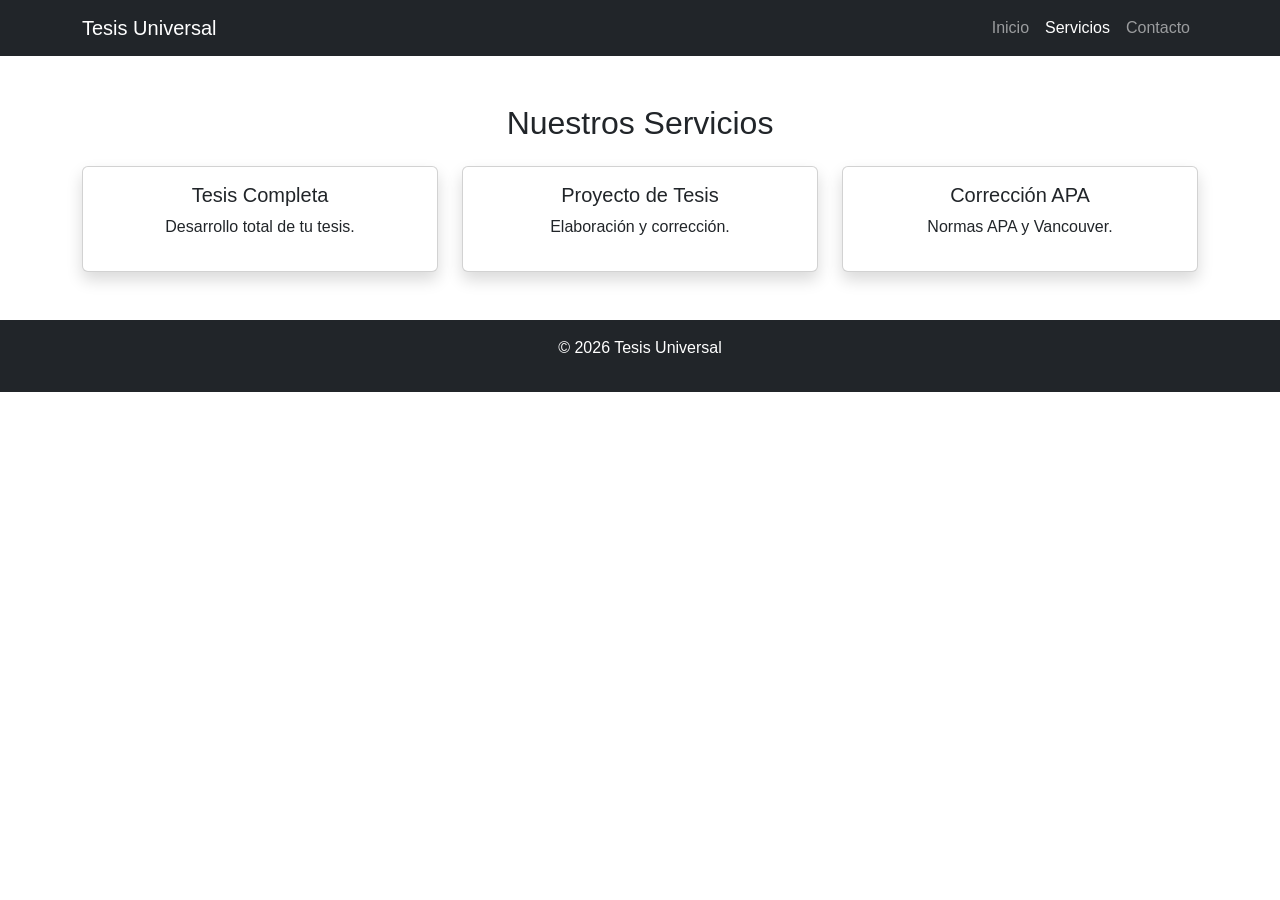
==== servicios.html @ 0865bb3a "Add files via upload" ====
<!DOCTYPE html>
<html lang="es">
<head>
  <meta charset="UTF-8">
  <title>Servicios</title>
  <link href="https://cdn.jsdelivr.net/npm/bootstrap@5.3.2/dist/css/bootstrap.min.css" rel="stylesheet">
  <link rel="stylesheet" href="styles.css">
</head>

<body>

<nav class="navbar navbar-expand-lg navbar-dark bg-dark">
  <div class="container">
    <a class="navbar-brand" href="index.html">Tesis Universal</a>
    <button class="navbar-toggler" data-bs-toggle="collapse" data-bs-target="#menu">
      <span class="navbar-toggler-icon"></span>
    </button>

    <div class="collapse navbar-collapse" id="menu">
      <ul class="navbar-nav ms-auto">
        <li class="nav-item"><a class="nav-link" href="index.html">Inicio</a></li>
        <li class="nav-item"><a class="nav-link active" href="servicios.html">Servicios</a></li>
        <li class="nav-item"><a class="nav-link" href="contacto.html">Contacto</a></li>
      </ul>
    </div>
  </div>
</nav>

<section class="container my-5">
  <h2 class="text-center mb-4">Nuestros Servicios</h2>

  <div class="row">

    <div class="col-md-4">
      <div class="card shadow">
        <div class="card-body text-center">
          <h5>Tesis Completa</h5>
          <p>Desarrollo total de tu tesis.</p>
        </div>
      </div>
    </div>

    <div class="col-md-4">
      <div class="card shadow">
        <div class="card-body text-center">
          <h5>Proyecto de Tesis</h5>
          <p>Elaboración y corrección.</p>
        </div>
      </div>
    </div>

    <div class="col-md-4">
      <div class="card shadow">
        <div class="card-body text-center">
          <h5>Corrección APA</h5>
          <p>Normas APA y Vancouver.</p>
        </div>
      </div>
    </div>

  </div>
</section>

<footer class="bg-dark text-white text-center p-3">
  <p>© 2026 Tesis Universal</p>
</footer>

<script src="https://cdn.jsdelivr.net/npm/bootstrap@5.3.2/dist/js/bootstrap.bundle.min.js"></script>
</body>
</html>
---- styles.css ----
body {
  font-family: Arial, sans-serif;
}

/* HERO */
.hero {
  height: 90vh;
  background: url('https://colombia.unir.net/wp-content/uploads/sites/4/2025/01/Que-tipos-de-abogados-existen-y-cuales-son-sus-funciones1.jpg') center/cover no-repeat;
  position: relative;
}

.hero::before {
  content: "";
  position: absolute;
  width: 100%;
  height: 100%;
  background: rgba(0,0,0,0.6);
  top: 0;
  left: 0;
}

.hero .container {
  position: relative;
  z-index: 2;
}

/* CTA */
.cta {
  background: #0d6efd;
}

/* TARJETAS */
.card {
  transition: 0.3s;
}

.card:hover {
  transform: translateY(-10px);
}
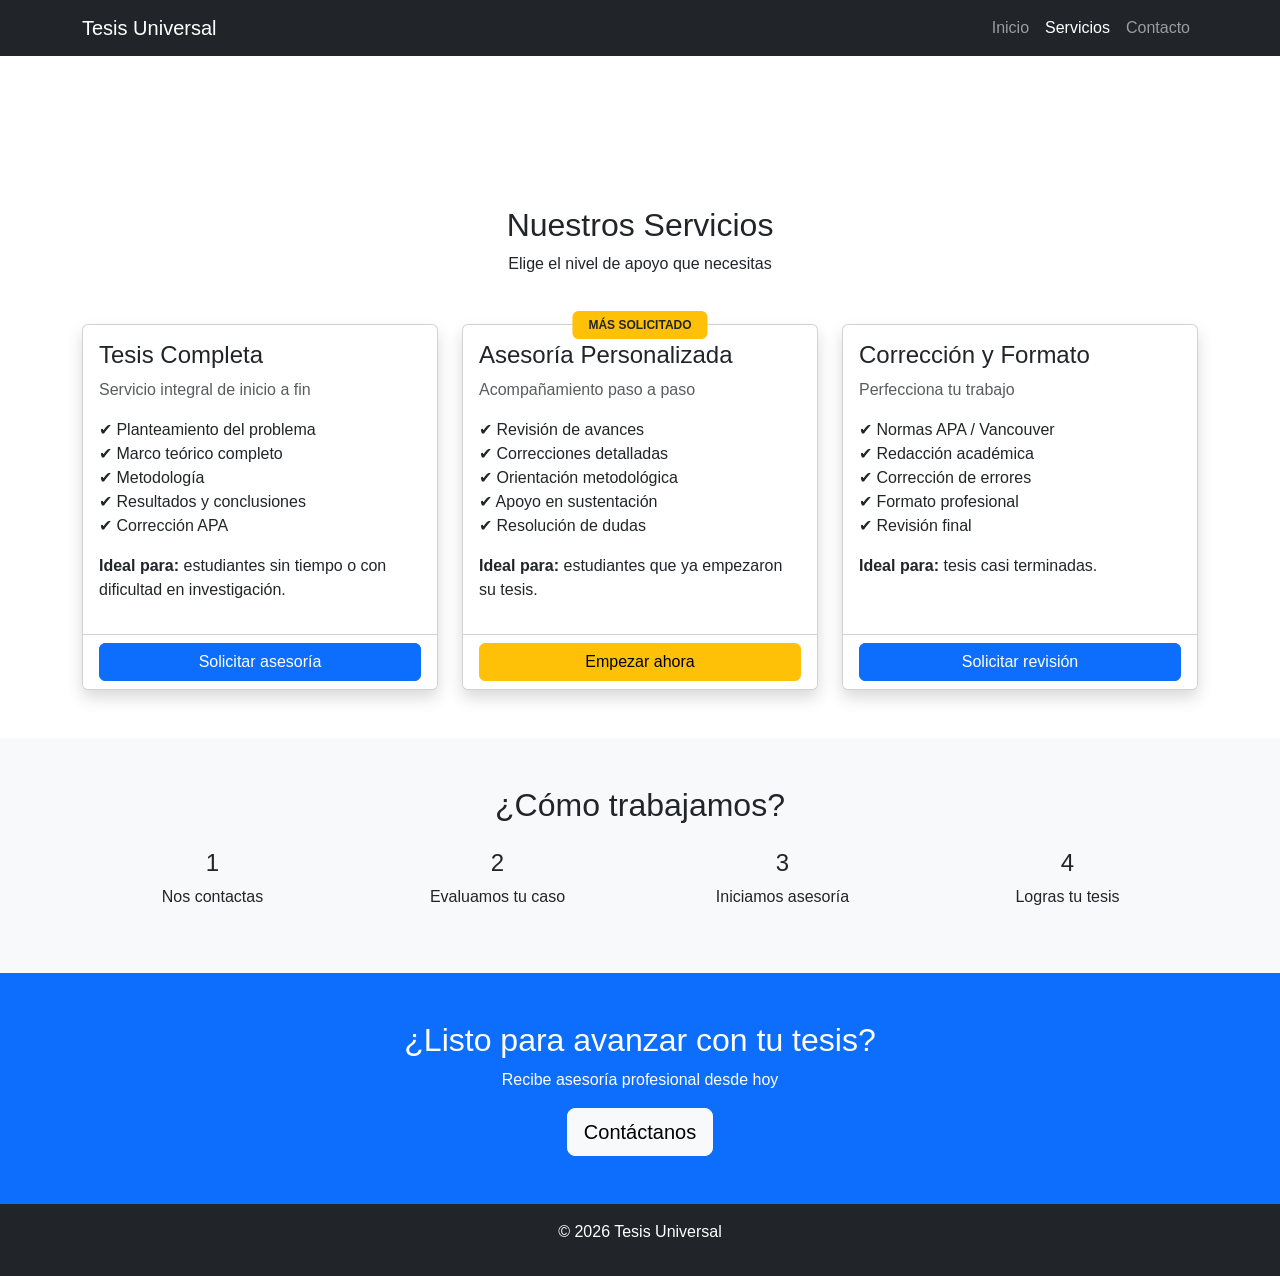
==== commit 8c54a770: "Update servicios.html" ====
--- a/servicios.html
+++ b/servicios.html
@@ -1,17 +1,22 @@
 <!DOCTYPE html>
 <html lang="es">
 <head>
-  <meta charset="UTF-8">
-  <title>Servicios</title>
-  <link href="https://cdn.jsdelivr.net/npm/bootstrap@5.3.2/dist/css/bootstrap.min.css" rel="stylesheet">
-  <link rel="stylesheet" href="styles.css">
+<meta charset="UTF-8">
+<meta name="viewport" content="width=device-width, initial-scale=1.0">
+<title>Servicios - Tesis Universal</title>
+
+<link href="https://cdn.jsdelivr.net/npm/bootstrap@5.3.2/dist/css/bootstrap.min.css" rel="stylesheet">
+<link rel="stylesheet" href="styles.css">
+
 </head>
 
 <body>
 
+<!-- NAVBAR -->
 <nav class="navbar navbar-expand-lg navbar-dark bg-dark">
   <div class="container">
     <a class="navbar-brand" href="index.html">Tesis Universal</a>
+
     <button class="navbar-toggler" data-bs-toggle="collapse" data-bs-target="#menu">
       <span class="navbar-toggler-icon"></span>
     </button>
@@ -19,46 +24,152 @@
     <div class="collapse navbar-collapse" id="menu">
       <ul class="navbar-nav ms-auto">
         <li class="nav-item"><a class="nav-link" href="index.html">Inicio</a></li>
-        <li class="nav-item"><a class="nav-link active" href="servicios.html">Servicios</a></li>
+        <li class="nav-item"><a class="nav-link active" href="#">Servicios</a></li>
         <li class="nav-item"><a class="nav-link" href="contacto.html">Contacto</a></li>
       </ul>
     </div>
   </div>
 </nav>
 
+<!-- HERO SERVICIOS -->
+<section class="servicios-hero text-white text-center d-flex align-items-center">
+  <div class="container">
+    <h1 class="fw-bold">Servicios de Asesoría de Tesis</h1>
+    <p class="lead">Soluciones completas para que logres titularte sin estrés</p>
+  </div>
+</section>
+
+<!-- SERVICIOS PRINCIPALES -->
 <section class="container my-5">
-  <h2 class="text-center mb-4">Nuestros Servicios</h2>
 
-  <div class="row">
+  <div class="text-center mb-5">
+    <h2>Nuestros Servicios</h2>
+    <p>Elige el nivel de apoyo que necesitas</p>
+  </div>
 
+  <div class="row g-4">
+
+    <!-- SERVICIO 1 -->
     <div class="col-md-4">
-      <div class="card shadow">
-        <div class="card-body text-center">
-          <h5>Tesis Completa</h5>
-          <p>Desarrollo total de tu tesis.</p>
+      <div class="card servicio-card h-100 shadow">
+
+        <div class="card-body">
+          <h4 class="card-title">Tesis Completa</h4>
+          <p class="text-muted">Servicio integral de inicio a fin</p>
+
+          <ul class="list-unstyled mt-3">
+            <li>✔ Planteamiento del problema</li>
+            <li>✔ Marco teórico completo</li>
+            <li>✔ Metodología</li>
+            <li>✔ Resultados y conclusiones</li>
+            <li>✔ Corrección APA</li>
+          </ul>
+
+          <p class="mt-3"><strong>Ideal para:</strong> estudiantes sin tiempo o con dificultad en investigación.</p>
         </div>
+
+        <div class="card-footer bg-white text-center">
+          <a href="contacto.html" class="btn btn-primary w-100">Solicitar asesoría</a>
+        </div>
+
       </div>
     </div>
 
+    <!-- SERVICIO 2 -->
     <div class="col-md-4">
-      <div class="card shadow">
-        <div class="card-body text-center">
-          <h5>Proyecto de Tesis</h5>
-          <p>Elaboración y corrección.</p>
+      <div class="card servicio-card destacado h-100 shadow">
+
+        <div class="badge bg-warning text-dark position-absolute top-0 start-50 translate-middle px-3 py-2">
+          MÁS SOLICITADO
         </div>
+
+        <div class="card-body">
+          <h4 class="card-title">Asesoría Personalizada</h4>
+          <p class="text-muted">Acompañamiento paso a paso</p>
+
+          <ul class="list-unstyled mt-3">
+            <li>✔ Revisión de avances</li>
+            <li>✔ Correcciones detalladas</li>
+            <li>✔ Orientación metodológica</li>
+            <li>✔ Apoyo en sustentación</li>
+            <li>✔ Resolución de dudas</li>
+          </ul>
+
+          <p class="mt-3"><strong>Ideal para:</strong> estudiantes que ya empezaron su tesis.</p>
+        </div>
+
+        <div class="card-footer bg-white text-center">
+          <a href="contacto.html" class="btn btn-warning w-100">Empezar ahora</a>
+        </div>
+
       </div>
     </div>
 
+    <!-- SERVICIO 3 -->
     <div class="col-md-4">
-      <div class="card shadow">
-        <div class="card-body text-center">
-          <h5>Corrección APA</h5>
-          <p>Normas APA y Vancouver.</p>
+      <div class="card servicio-card h-100 shadow">
+
+        <div class="card-body">
+          <h4 class="card-title">Corrección y Formato</h4>
+          <p class="text-muted">Perfecciona tu trabajo</p>
+
+          <ul class="list-unstyled mt-3">
+            <li>✔ Normas APA / Vancouver</li>
+            <li>✔ Redacción académica</li>
+            <li>✔ Corrección de errores</li>
+            <li>✔ Formato profesional</li>
+            <li>✔ Revisión final</li>
+          </ul>
+
+          <p class="mt-3"><strong>Ideal para:</strong> tesis casi terminadas.</p>
         </div>
+
+        <div class="card-footer bg-white text-center">
+          <a href="contacto.html" class="btn btn-primary w-100">Solicitar revisión</a>
+        </div>
+
       </div>
     </div>
 
   </div>
+</section>
+
+<!-- PROCESO -->
+<section class="bg-light py-5">
+  <div class="container text-center">
+    <h2>¿Cómo trabajamos?</h2>
+
+    <div class="row mt-4">
+
+      <div class="col-md-3">
+        <h4>1</h4>
+        <p>Nos contactas</p>
+      </div>
+
+      <div class="col-md-3">
+        <h4>2</h4>
+        <p>Evaluamos tu caso</p>
+      </div>
+
+      <div class="col-md-3">
+        <h4>3</h4>
+        <p>Iniciamos asesoría</p>
+      </div>
+
+      <div class="col-md-3">
+        <h4>4</h4>
+        <p>Logras tu tesis</p>
+      </div>
+
+    </div>
+  </div>
+</section>
+
+<!-- CTA -->
+<section class="cta text-white text-center p-5">
+  <h2>¿Listo para avanzar con tu tesis?</h2>
+  <p>Recibe asesoría profesional desde hoy</p>
+  <a href="contacto.html" class="btn btn-light btn-lg">Contáctanos</a>
 </section>
 
 <footer class="bg-dark text-white text-center p-3">
@@ -66,5 +177,6 @@
 </footer>
 
 <script src="https://cdn.jsdelivr.net/npm/bootstrap@5.3.2/dist/js/bootstrap.bundle.min.js"></script>
+
 </body>
-</html>+</html>
